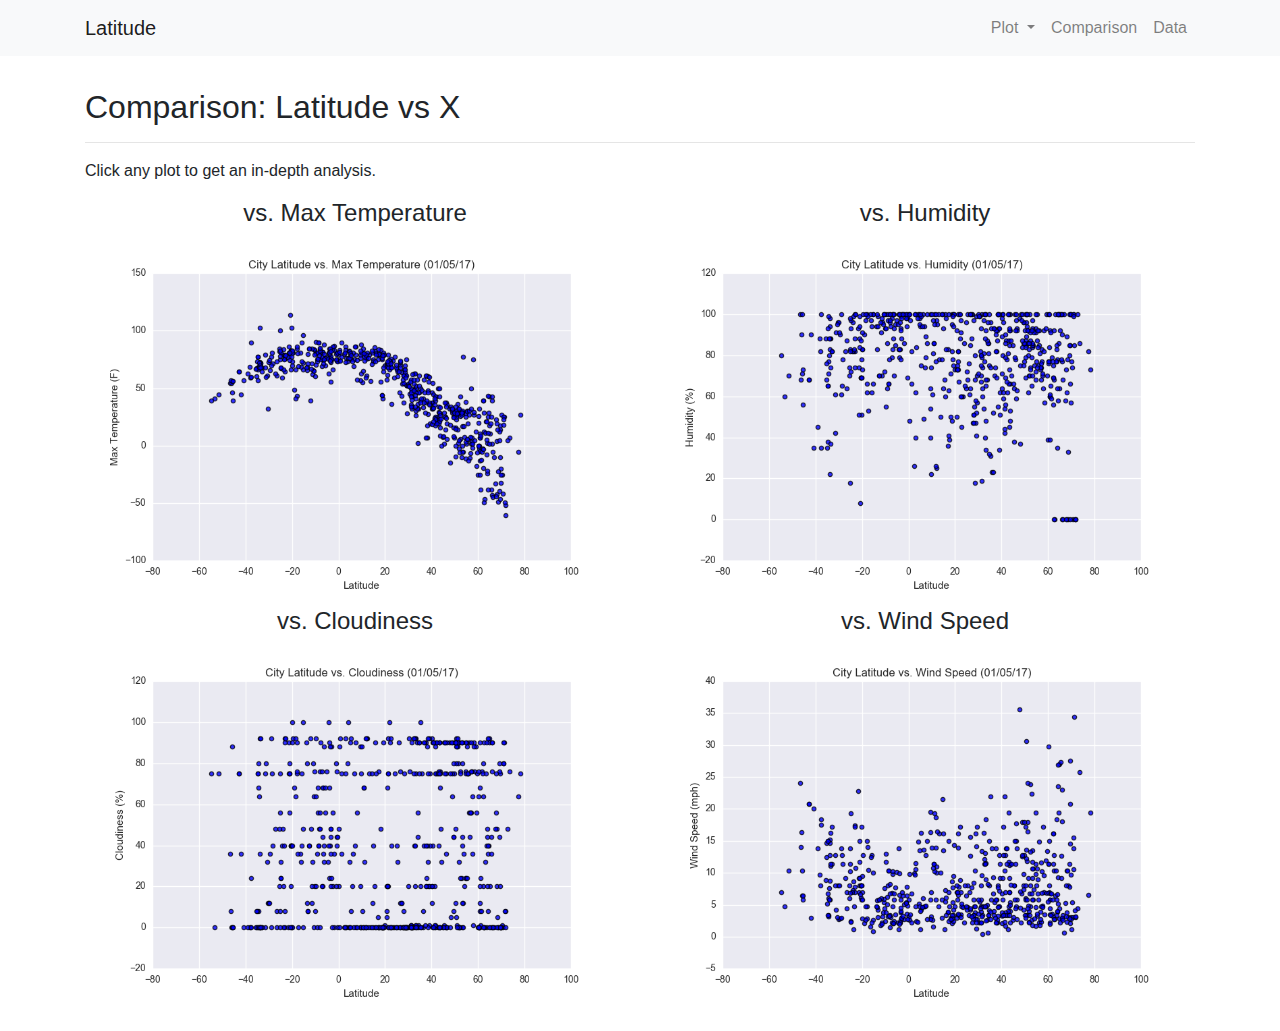
==== comparison.html @ f130566b "Update file structure" ====
<!DOCTYPE html>
<html>

<head>
  <!-- Character encoding Unicode -->
  <meta charset="UTF-8">

  <!-- Set page width to follow screen-width of device and initial zoom when page first loaded -->
  <meta name="viewport" content="width=device-width, initial-scale=1.0">

  <title>Latitude Analysis</title>
  <html lang="en-us">

  </html>

  <!-- Bring in bootstrap stylesheet -->
  <link rel="stylesheet" href="https://stackpath.bootstrapcdn.com/bootstrap/4.3.1/css/bootstrap.min.css"
    integrity="sha384-ggOyR0iXCbMQv3Xipma34MD+dH/1fQ784/j6cY/iJTQUOhcWr7x9JvoRxT2MZw1T" crossorigin="anonymous">

  <!-- Custom CSS -->
  <link rel="stylesheet" href="style.css">

</head>

<body>

  <nav class="navbar navbar-expand-lg navbar-light bg-light">
    <!-- Left at default -->
    <div class="container">
      <!-- Within navbar to remove horizontal padding at breakpoints below specified -->
      <a class="navbar-brand" href="index.html">Latitude</a>
      <!-- Create hamburger -->
      <button class="navbar-toggler" type="button" data-toggle="collapse" data-target="#navbarSupportedContent"
        aria-controls="navbarSupportedContent" aria-expanded="false" aria-label="Toggle navigation">
        <span class="navbar-toggler-icon"></span>
      </button>

      <div class="collapse navbar-collapse" id="navbarSupportedContent">
        <!--tells bootstrap what to put in drop down menu -->
        <ul class="navbar-nav ml-auto">
          <!--puts menu items to right of navbar-brand -->
          <li class="nav-item dropdown">
            <a class="nav-link dropdown-toggle" href="#" id="navbardropdown" data-toggle="dropdown">
              Plot
            </a>
            <div class="dropdown-menu">
              <a class="dropdown-item" href="Assets/temperature.html">Max Temperature</a>
              <a class="dropdown-item" href="Assets/humidity.html">Humidity</a>
              <a class="dropdown-item" href="Assets/cloudiness.html">Cloudiness</a>
              <a class="dropdown-item" href="Assets/wind_speed.html">Wind Speed</a>
            </div>
          </li>
          <li class="nav-item">
            <a class="nav-link" href="comparison.html">Comparison</a>
          </li>
          <li class="nav-item">
            <a class="nav-link" href="data.html">Data</a>
          </li>
        </ul>
      </div>
    </div>
  </nav>

  <div class="container pt-3 my-3">
    <div class="row">
      <div class="col-md-12">
        <h2 class="header">Comparison: Latitude vs X</h2>
        <hr id="line">
        <p>Click any plot to get an in-depth analysis.</p>
      </div>
    </div>

    <div class="row">
      <div class="col-md-6">
        <h4 class="header2">vs. Max Temperature</h4>
        <a href="assets/temperature.html">
          <img src="assets/images/Fig1.png" class="img-fluid">
        </a>
        <h4 class="header2">vs. Cloudiness</h4>
        <a href="assets/cloudiness.html">
          <img src="assets/images/Fig3.png" class="img-fluid">
        </a>
      </div>

      <div class="col-md-6">
        <h4 class="header2">vs. Humidity</h4>
        <a href="assets/humidity.html">
          <img src="assets/images/Fig2.png" class="img-fluid">
        </a>
          <h4 class="header2">vs. Wind Speed</h4>
          <a href="assets/wind_speed.html">
            <img src="assets/images/Fig4.png" class="img-fluid">
          </a>
      </div>
    </div>



  <script src="https://code.jquery.com/jquery-3.3.1.slim.min.js"
    integrity="sha384-q8i/X+965DzO0rT7abK41JStQIAqVgRVzpbzo5smXKp4YfRvH+8abtTE1Pi6jizo"
    crossorigin="anonymous"></script>
  <script src="https://cdnjs.cloudflare.com/ajax/libs/popper.js/1.14.7/umd/popper.min.js"
    integrity="sha384-UO2eT0CpHqdSJQ6hJty5KVphtPhzWj9WO1clHTMGa3JDZwrnQq4sF86dIHNDz0W1"
    crossorigin="anonymous"></script>
  <script src="https://stackpath.bootstrapcdn.com/bootstrap/4.3.1/js/bootstrap.min.js"
    integrity="sha384-JjSmVgyd0p3pXB1rRibZUAYoIIy6OrQ6VrjIEaFf/nJGzIxFDsf4x0xIM+B07jRM"
    crossorigin="anonymous"></script>

</body>

</html>
---- style.css ----
/* Align header class left*/ 
.header {
  text-align: left;
}

/* Align header class left*/ 
.header2 {
  text-align: center;
}

/* Float text in container around image and align left*/ 
#main-summary {
  float: left;
}  

/* Float image in container to left of text*/ 
#landingimage {
  float: left;    
  max-width: 75%;
  height: auto;
  }

/* Make image responsive and scale up to size no larger than original size*/ 
.img-fluid {
  max-width: 100%;
  height: auto;
}

/* Format for line under heading*/ 
#line {
  size: 20;
  width: 100%;
}
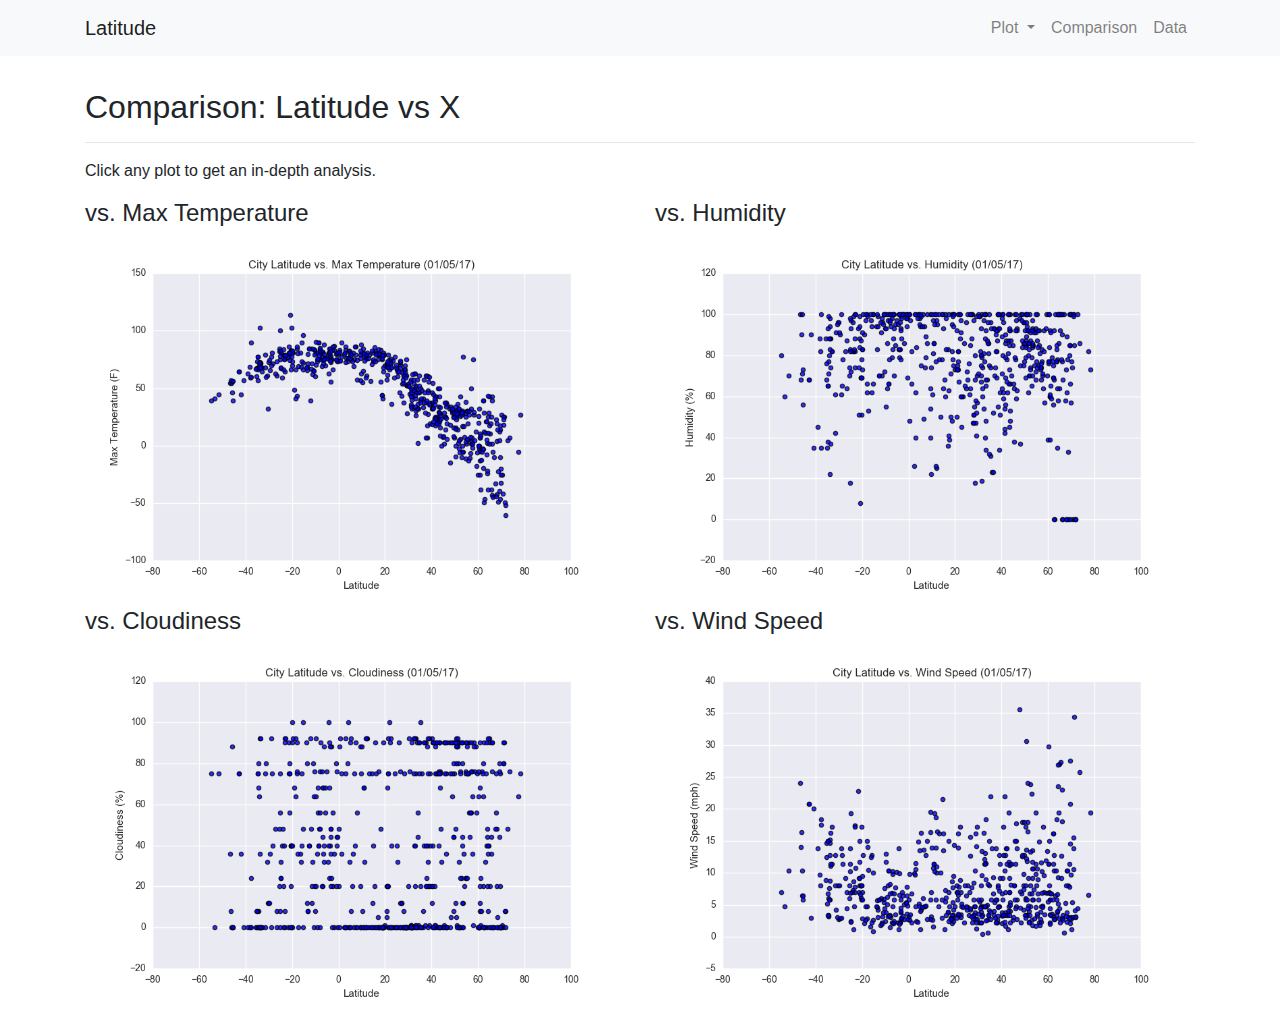
==== commit 767529f5: "Update comparison.html" ====
--- a/comparison.html
+++ b/comparison.html
@@ -44,10 +44,10 @@
               Plot
             </a>
             <div class="dropdown-menu">
-              <a class="dropdown-item" href="Assets/temperature.html">Max Temperature</a>
-              <a class="dropdown-item" href="Assets/humidity.html">Humidity</a>
-              <a class="dropdown-item" href="Assets/cloudiness.html">Cloudiness</a>
-              <a class="dropdown-item" href="Assets/wind_speed.html">Wind Speed</a>
+              <a class="dropdown-item" href="assets/temperature.html">Max Temperature</a>
+              <a class="dropdown-item" href="assets/humidity.html">Humidity</a>
+              <a class="dropdown-item" href="assets/cloudiness.html">Cloudiness</a>
+              <a class="dropdown-item" href="assets/wind_speed.html">Wind Speed</a>
             </div>
           </li>
           <li class="nav-item">
--- a/style.css
+++ b/style.css
@@ -2,10 +2,9 @@
 .header {
   text-align: left;
 }
-
-/* Align header class left*/ 
-.header2 {
-  text-align: center;
+@media (max-width: 600px) {
+.header {
+  text-align: center;}
 }
 
 /* Float text in container around image and align left*/ 
